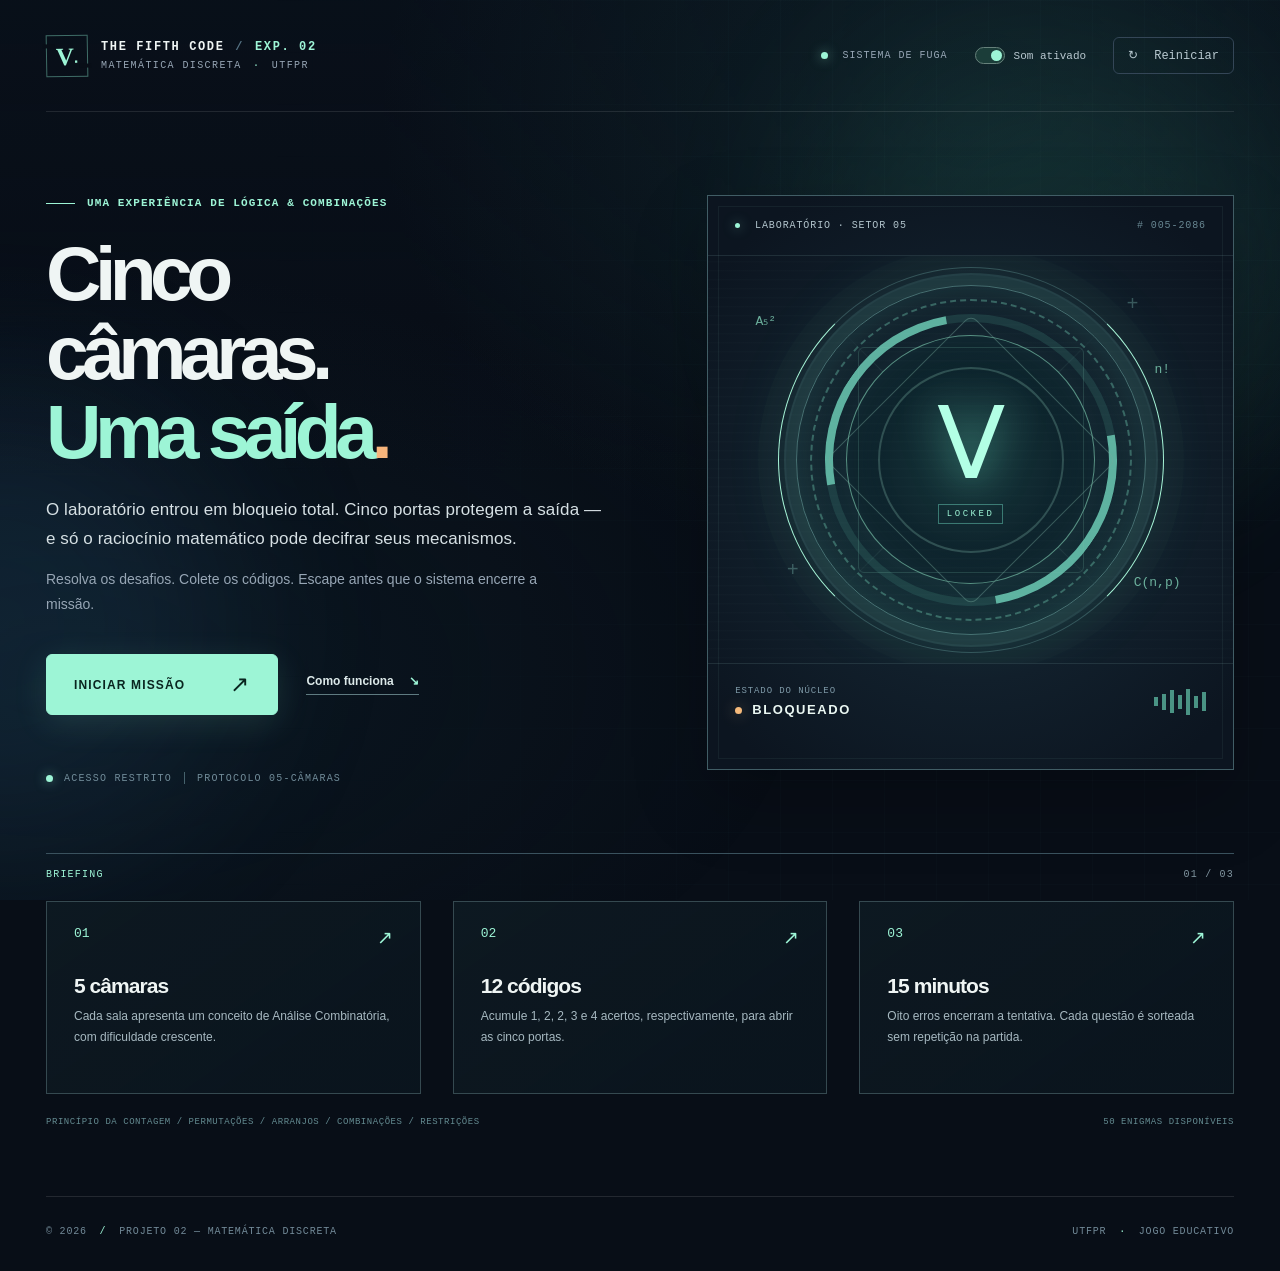
==== Projeto-2-Escape-Room/index.html @ 28a70b25 "Adiciona Projeto 2 Escape Room de Analise Combinatoria" ====
<!doctype html>
<html lang="pt-BR">
<head>
  <meta charset="utf-8">
  <meta name="viewport" content="width=device-width,initial-scale=1">
  <meta name="theme-color" content="#080e17">
  <meta name="description" content="O Código das Cinco Câmaras: um Escape Room de Análise Combinatória com 50 enigmas matemáticos.">
  <title>O Código das Cinco Câmaras — Escape Room · UTFPR</title>
  <link rel="stylesheet" href="style.css">
</head>
<body>
  <div class="atmosphere" aria-hidden="true"><div class="halo halo-a"></div><div class="halo halo-b"></div></div>
  <div class="shell">
    <header class="site-header">
      <div class="identity" aria-label="Projeto de Matemática Discreta UTFPR">
        <div class="identity-mark" aria-hidden="true"><span>V</span><span>·</span></div>
        <div class="identity-copy"><strong>THE FIFTH CODE <span class="brand-sep">/</span> <em>EXP. 02</em></strong><small>MATEMÁTICA DISCRETA <span class="dot-sep">·</span> UTFPR</small></div>
      </div>
      <div class="header-actions">
        <span class="top-status"><span class="status-light"></span> SISTEMA DE FUGA</span>
        <label class="audio-toggle" for="sound"><input id="sound" type="checkbox" checked><span class="switch" aria-hidden="true"></span><span>Som <span class="sound-label">ativado</span></span></label>
        <button id="quit" class="button button-quiet" type="button" aria-label="Reiniciar partida">↻ <span>Reiniciar</span></button>
      </div>
    </header>

    <main id="main">
      <section id="welcome" class="intro" aria-labelledby="intro-title">
        <div class="hero-grid">
          <div class="hero-copy">
            <div class="eyebrow"><span class="eyebrow-line"></span> UMA EXPERIÊNCIA DE LÓGICA & COMBINAÇÕES</div>
            <h1 id="intro-title">Cinco<br>câmaras.<br><span class="headline-accent">Uma saída<span class="period">.</span></span></h1>
            <p class="lead">O laboratório entrou em bloqueio total. Cinco portas protegem a saída — e só o raciocínio matemático pode decifrar seus mecanismos.</p>
            <p class="hero-detail">Resolva os desafios. Colete os códigos. Escape antes que o sistema encerre a missão.</p>
            <div class="hero-actions"><button id="start" class="button button-primary button-large" type="button">INICIAR MISSÃO <span aria-hidden="true">↗</span></button><a href="#instrucoes" class="text-link">Como funciona <span aria-hidden="true">↘</span></a></div>
            <div class="hero-foot"><span class="pulse-pin"></span> ACESSO RESTRITO <span class="hero-foot-divider"></span> PROTOCOLO 05-CÂMARAS</div>
          </div>
          <div class="hero-panel" aria-label="Ilustração de um portal tecnológico bloqueado">
            <div class="panel-meta"><span><i class="panel-indicator"></i> LABORATÓRIO · SETOR 05</span><span class="serial"># 005-2086</span></div>
            <div class="portal-stage" aria-hidden="true">
              <div class="stage-scan"></div><span class="wall-line wall-line-a"></span><span class="wall-line wall-line-b"></span>
              <div class="portal-outer"><div class="portal-segments"></div><div class="portal-mid"><div class="portal-inner"><div class="portal-core"><span class="portal-symbol">Ⅴ</span><span class="portal-lock">LOCKED</span></div></div></div></div>
              <div class="stage-coordinate pos-one">A₅²</div><div class="stage-coordinate pos-two">n!</div><div class="stage-coordinate pos-three">C(n,p)</div>
              <div class="stage-crosshair cross-one">+</div><div class="stage-crosshair cross-two">+</div>
            </div>
            <div class="portal-footer"><div><span class="panel-caption">ESTADO DO NÚCLEO</span><strong><span class="lock-dot"></span> BLOQUEADO</strong></div><div class="signal-bars" aria-hidden="true"><i></i><i></i><i></i><i></i><i></i><i></i><i></i></div></div>
          </div>
        </div>
        <div id="instrucoes" class="briefing" aria-label="Instruções da missão">
          <div class="section-label"><span>BRIEFING</span><span>01 / 03</span></div>
          <div class="briefing-grid">
            <div class="brief-item"><div class="brief-num">01 <span class="brief-arrow">↗</span></div><h3>5 câmaras</h3><p>Cada sala apresenta um conceito de Análise Combinatória, com dificuldade crescente.</p></div>
            <div class="brief-item"><div class="brief-num">02 <span class="brief-arrow">↗</span></div><h3>12 códigos</h3><p>Acumule 1, 2, 2, 3 e 4 acertos, respectivamente, para abrir as cinco portas.</p></div>
            <div class="brief-item"><div class="brief-num">03 <span class="brief-arrow">↗</span></div><h3>15 minutos</h3><p>Oito erros encerram a tentativa. Cada questão é sorteada sem repetição na partida.</p></div>
          </div>
          <div class="brief-bottom"><span>PRINCÍPIO DA CONTAGEM / PERMUTAÇÕES / ARRANJOS / COMBINAÇÕES / RESTRIÇÕES</span><span>50 ENIGMAS DISPONÍVEIS</span></div>
        </div>
      </section>

      <section id="game" class="game" aria-label="Partida em andamento" hidden>
        <div class="game-section-label"><div><span class="live-dot"></span> OPERAÇÃO EM ANDAMENTO <span class="mono-divider">//</span> RESOLVA O MECANISMO</div><span class="game-session">PROTOCOLO #05 / 2026</span></div>
        <div class="topbar">
          <div class="stat"><div class="stat-head"><span>SETOR ATUAL</span><span class="stat-icon">◈</span></div><strong id="phase">1 / 5</strong><small>câmara desbloqueada</small></div>
          <div class="stat"><div class="stat-head"><span>CÓDIGOS OBTIDOS</span><span class="stat-icon">⌗</span></div><strong id="hits">0 / 12</strong><small>acertos totais</small></div>
          <div class="stat"><div class="stat-head"><span>FALHAS DO SISTEMA</span><span class="stat-icon danger-icon">!</span></div><strong id="mistakes">0 / 8</strong><small>limite de tentativas</small></div>
          <div class="stat stat-time"><div class="stat-head"><span>TEMPO RESTANTE</span><span class="stat-icon">◷</span></div><strong id="time" role="timer" aria-live="off">15:00</strong><div class="timer-track" aria-hidden="true"><span id="time-fill"></span></div></div>
        </div>
        <div class="path-heading"><span>MAPA DAS CÂMARAS</span><small>PROGRESSÃO DA MISSÃO</small></div>
        <div id="room-list" class="rooms" aria-label="Progresso pelas cinco salas"></div>
        <div class="board">
          <article class="scene" aria-labelledby="room-name">
            <div class="scene-visual" aria-hidden="true">
              <div class="scene-topline"><span>FECHADURA BIOMÉTRICA</span><span>PORTA <b id="door-no">01</b> / 05</span></div>
              <div class="scene-door"><div class="scene-ring scene-ring-a"></div><div class="scene-ring scene-ring-b"></div><div class="scene-ring scene-ring-c"></div><div class="scene-center"><span id="room-symbol" class="glyph">⌘</span><span class="glyph-caption">PROTOCOL</span></div></div>
              <div class="scene-bottomline"><span>/// REQUER AUTORIZAÇÃO</span><span>04:∑</span></div>
            </div>
            <div class="scene-body"><div class="scene-heading"><span id="room-topic" class="chip">CONTAGEM</span><span id="room-tag" class="room-tag">NÍVEL 01</span></div><h2 id="room-name">A Câmara de Entrada</h2><p id="room-story">Acesso ao primeiro mecanismo.</p>
              <div class="access-label"><span>DESBLOQUEIO DA CÂMARA</span><span id="phase-detail">0 de 1 acerto</span></div>
              <div class="progress" role="progressbar" aria-label="Progresso da fase" aria-valuemin="0" aria-valuemax="100" aria-valuenow="0"><div id="phase-progress"></div></div>
            </div>
          </article>
          <article class="challenge" aria-labelledby="challenge-heading">
            <div class="challenge-head"><span class="question-index" id="question-id">DESAFIO F1-01</span><span class="challenge-pin"><i></i> TERMINAL ATIVO</span></div>
            <div class="challenge-rule"></div>
            <div class="challenge-content"><div class="challenge-overline">[ ENIGMA MATEMÁTICO ]</div><h2 id="challenge-heading">Decifre o mecanismo<span class="heading-asterisk">✳</span></h2><p id="question" class="question"></p></div>
            <div class="answer-box"><label for="answer" class="input-label">DIGITE O CÓDIGO NUMÉRICO</label><div class="answer-row"><span class="input-prompt" aria-hidden="true">›</span><input id="answer" type="text" inputmode="numeric" maxlength="15" autocomplete="off" placeholder="Sua resposta" aria-label="Digite sua resposta numérica"><button id="submit" class="button button-primary" type="button">VALIDAR <span aria-hidden="true">→</span></button></div><div class="answer-hint"><span>Somente números inteiros não negativos</span><span>↵ ENTER PARA CONFIRMAR</span></div></div>
            <div id="feedback" class="message" role="status" aria-live="polite" hidden></div>
            <div class="action-footer"><button id="next" class="button button-next" type="button" hidden>Novo desafio <span aria-hidden="true">→</span></button></div>
            <div class="challenge-foot"><span class="foot-accent">i</span> Acertos acumulados são preservados após uma resposta incorreta.</div>
          </article>
        </div>
      </section>

      <section id="finish" class="ending" aria-labelledby="finish-title" hidden>
        <div class="ending-visual"><div class="ending-rays"></div><span id="finish-symbol" class="ending-symbol">✦</span></div>
        <div class="eyebrow">// RELATÓRIO DE ENCERRAMENTO</div><h2 id="finish-title">Missão concluída!</h2><p id="finish-text"></p><div id="finish-stats" class="finish-stats"></div><button id="restart" type="button" class="button button-primary button-large">NOVA PARTIDA <span aria-hidden="true">↗</span></button>
      </section>
    </main>
    <footer class="site-footer"><span>© 2026 <span class="footer-divider">/</span> PROJETO 02 — MATEMÁTICA DISCRETA</span><span>UTFPR <span class="footer-divider">·</span> JOGO EDUCATIVO</span></footer>
  </div>
  <script id="question-bank" type="application/json">[{"id":"F1-01","fase":1,"enunciado":"Na Câmara de Entrada, há 2 opções de portais, 3 de símbolos e 4 de chaves. Quantas escolhas completas diferentes são possíveis?","resposta":24,"resolucao":"Pelo Princípio Fundamental da Contagem, multiplicamos as opções independentes: 2 × 3 × 4 = 24.","assunto":"Princípio Fundamental da Contagem"},{"id":"F1-02","fase":1,"enunciado":"Na Câmara de Entrada, há 3 opções de alavancas, 4 de cristais e 2 de selos. Quantas escolhas completas diferentes são possíveis?","resposta":24,"resolucao":"Pelo Princípio Fundamental da Contagem, multiplicamos as opções independentes: 3 × 4 × 2 = 24.","assunto":"Princípio Fundamental da Contagem"},{"id":"F1-03","fase":1,"enunciado":"Na Câmara de Entrada, há 4 opções de corredores, 3 de portas e 3 de códigos. Quantas escolhas completas diferentes são possíveis?","resposta":36,"resolucao":"Pelo Princípio Fundamental da Contagem, multiplicamos as opções independentes: 4 × 3 × 3 = 36.","assunto":"Princípio Fundamental da Contagem"},{"id":"F1-04","fase":1,"enunciado":"Na Câmara de Entrada, há 5 opções de interruptores, 2 de painéis e 4 de luzes. Quantas escolhas completas diferentes são possíveis?","resposta":40,"resolucao":"Pelo Princípio Fundamental da Contagem, multiplicamos as opções independentes: 5 × 2 × 4 = 40.","assunto":"Princípio Fundamental da Contagem"},{"id":"F1-05","fase":1,"enunciado":"Na Câmara de Entrada, há 3 opções de máscaras, 5 de luvas e 2 de cartões. Quantas escolhas completas diferentes são possíveis?","resposta":30,"resolucao":"Pelo Princípio Fundamental da Contagem, multiplicamos as opções independentes: 3 × 5 × 2 = 30.","assunto":"Princípio Fundamental da Contagem"},{"id":"F1-06","fase":1,"enunciado":"Na Câmara de Entrada, há 4 opções de cabos, 4 de conectores e 2 de sensores. Quantas escolhas completas diferentes são possíveis?","resposta":32,"resolucao":"Pelo Princípio Fundamental da Contagem, multiplicamos as opções independentes: 4 × 4 × 2 = 32.","assunto":"Princípio Fundamental da Contagem"},{"id":"F1-07","fase":1,"enunciado":"Na Câmara de Entrada, há 2 opções de salas, 5 de armários e 5 de fichas. Quantas escolhas completas diferentes são possíveis?","resposta":50,"resolucao":"Pelo Princípio Fundamental da Contagem, multiplicamos as opções independentes: 2 × 5 × 5 = 50.","assunto":"Princípio Fundamental da Contagem"},{"id":"F1-08","fase":1,"enunciado":"Na Câmara de Entrada, há 3 opções de rotas, 3 de escadas e 4 de elevadores. Quantas escolhas completas diferentes são possíveis?","resposta":36,"resolucao":"Pelo Princípio Fundamental da Contagem, multiplicamos as opções independentes: 3 × 3 × 4 = 36.","assunto":"Princípio Fundamental da Contagem"},{"id":"F1-09","fase":1,"enunciado":"Na Câmara de Entrada, há 5 opções de botões, 3 de cores e 2 de formatos. Quantas escolhas completas diferentes são possíveis?","resposta":30,"resolucao":"Pelo Princípio Fundamental da Contagem, multiplicamos as opções independentes: 5 × 3 × 2 = 30.","assunto":"Princípio Fundamental da Contagem"},{"id":"F1-10","fase":1,"enunciado":"Na Câmara de Entrada, há 4 opções de terminais, 2 de antenas e 5 de frequências. Quantas escolhas completas diferentes são possíveis?","resposta":40,"resolucao":"Pelo Princípio Fundamental da Contagem, multiplicamos as opções independentes: 4 × 2 × 5 = 40.","assunto":"Princípio Fundamental da Contagem"},{"id":"F2-01","fase":2,"enunciado":"O painel de anagramas exibe LETRA. Quantas sequências distintas podem ser formadas usando todas as letras exatamente uma vez?","resposta":120,"resolucao":"Permutação com repetição: 5! / (1) = 120. As letras iguais não produzem sequências novas.","assunto":"Permutação simples/com repetição"},{"id":"F2-02","fase":2,"enunciado":"O painel de anagramas exibe RADAR. Quantas sequências distintas podem ser formadas usando todas as letras exatamente uma vez?","resposta":30,"resolucao":"Permutação com repetição: 5! / (2! × 2!) = 30. As letras iguais não produzem sequências novas.","assunto":"Permutação simples/com repetição"},{"id":"F2-03","fase":2,"enunciado":"O painel de anagramas exibe CASA. Quantas sequências distintas podem ser formadas usando todas as letras exatamente uma vez?","resposta":12,"resolucao":"Permutação com repetição: 4! / (2!) = 12. As letras iguais não produzem sequências novas.","assunto":"Permutação simples/com repetição"},{"id":"F2-04","fase":2,"enunciado":"O painel de anagramas exibe ARARA. Quantas sequências distintas podem ser formadas usando todas as letras exatamente uma vez?","resposta":10,"resolucao":"Permutação com repetição: 5! / (3! × 2!) = 10. As letras iguais não produzem sequências novas.","assunto":"Permutação simples/com repetição"},{"id":"F2-05","fase":2,"enunciado":"O painel de anagramas exibe SALA. Quantas sequências distintas podem ser formadas usando todas as letras exatamente uma vez?","resposta":12,"resolucao":"Permutação com repetição: 4! / (2!) = 12. As letras iguais não produzem sequências novas.","assunto":"Permutação simples/com repetição"},{"id":"F2-06","fase":2,"enunciado":"O painel de anagramas exibe BANANA. Quantas sequências distintas podem ser formadas usando todas as letras exatamente uma vez?","resposta":60,"resolucao":"Permutação com repetição: 6! / (3! × 2!) = 60. As letras iguais não produzem sequências novas.","assunto":"Permutação simples/com repetição"},{"id":"F2-07","fase":2,"enunciado":"O painel de anagramas exibe MALA. Quantas sequências distintas podem ser formadas usando todas as letras exatamente uma vez?","resposta":12,"resolucao":"Permutação com repetição: 4! / (2!) = 12. As letras iguais não produzem sequências novas.","assunto":"Permutação simples/com repetição"},{"id":"F2-08","fase":2,"enunciado":"O painel de anagramas exibe TETO. Quantas sequências distintas podem ser formadas usando todas as letras exatamente uma vez?","resposta":12,"resolucao":"Permutação com repetição: 4! / (2!) = 12. As letras iguais não produzem sequências novas.","assunto":"Permutação simples/com repetição"},{"id":"F2-09","fase":2,"enunciado":"O painel de anagramas exibe OSSO. Quantas sequências distintas podem ser formadas usando todas as letras exatamente uma vez?","resposta":6,"resolucao":"Permutação com repetição: 4! / (2! × 2!) = 6. As letras iguais não produzem sequências novas.","assunto":"Permutação simples/com repetição"},{"id":"F2-10","fase":2,"enunciado":"O painel de anagramas exibe LIVRO. Quantas sequências distintas podem ser formadas usando todas as letras exatamente uma vez?","resposta":120,"resolucao":"Permutação com repetição: 5! / (1) = 120. As letras iguais não produzem sequências novas.","assunto":"Permutação simples/com repetição"},{"id":"F3-01","fase":3,"enunciado":"Na Sala dos Guardiões, existem 5 candidatos distintos. É preciso selecionar dois guardiões para cargos diferentes, sem repetir candidatos. De quantas maneiras isso pode ser feito?","resposta":20,"resolucao":"Como a ordem importa, usamos arranjo simples: A(5,2) = 5! / (5−2)! = 20.","assunto":"Arranjo simples"},{"id":"F3-02","fase":3,"enunciado":"Na Sala dos Guardiões, existem 6 candidatos distintos. É preciso definir comandante e vice-comandante, sem repetir candidatos. De quantas maneiras isso pode ser feito?","resposta":30,"resolucao":"Como a ordem importa, usamos arranjo simples: A(6,2) = 6! / (6−2)! = 30.","assunto":"Arranjo simples"},{"id":"F3-03","fase":3,"enunciado":"Na Sala dos Guardiões, existem 7 candidatos distintos. É preciso atribuir primeiro, segundo e terceiro sensores, sem repetir candidatos. De quantas maneiras isso pode ser feito?","resposta":210,"resolucao":"Como a ordem importa, usamos arranjo simples: A(7,3) = 7! / (7−3)! = 210.","assunto":"Arranjo simples"},{"id":"F3-04","fase":3,"enunciado":"Na Sala dos Guardiões, existem 5 candidatos distintos. É preciso organizar três posições de vigilância, sem repetir candidatos. De quantas maneiras isso pode ser feito?","resposta":60,"resolucao":"Como a ordem importa, usamos arranjo simples: A(5,3) = 5! / (5−3)! = 60.","assunto":"Arranjo simples"},{"id":"F3-05","fase":3,"enunciado":"Na Sala dos Guardiões, existem 8 candidatos distintos. É preciso designar operador e substituto, sem repetir candidatos. De quantas maneiras isso pode ser feito?","resposta":56,"resolucao":"Como a ordem importa, usamos arranjo simples: A(8,2) = 8! / (8−2)! = 56.","assunto":"Arranjo simples"},{"id":"F3-06","fase":3,"enunciado":"Na Sala dos Guardiões, existem 6 candidatos distintos. É preciso ocupar três assentos numerados, sem repetir candidatos. De quantas maneiras isso pode ser feito?","resposta":120,"resolucao":"Como a ordem importa, usamos arranjo simples: A(6,3) = 6! / (6−3)! = 120.","assunto":"Arranjo simples"},{"id":"F3-07","fase":3,"enunciado":"Na Sala dos Guardiões, existem 7 candidatos distintos. É preciso escolher líder e explorador, sem repetir candidatos. De quantas maneiras isso pode ser feito?","resposta":42,"resolucao":"Como a ordem importa, usamos arranjo simples: A(7,2) = 7! / (7−2)! = 42.","assunto":"Arranjo simples"},{"id":"F3-08","fase":3,"enunciado":"Na Sala dos Guardiões, existem 8 candidatos distintos. É preciso colocar três pilotos em postos distintos, sem repetir candidatos. De quantas maneiras isso pode ser feito?","resposta":336,"resolucao":"Como a ordem importa, usamos arranjo simples: A(8,3) = 8! / (8−3)! = 336.","assunto":"Arranjo simples"},{"id":"F3-09","fase":3,"enunciado":"Na Sala dos Guardiões, existem 9 candidatos distintos. É preciso definir primeiro e segundo códigos, sem repetir candidatos. De quantas maneiras isso pode ser feito?","resposta":72,"resolucao":"Como a ordem importa, usamos arranjo simples: A(9,2) = 9! / (9−2)! = 72.","assunto":"Arranjo simples"},{"id":"F3-10","fase":3,"enunciado":"Na Sala dos Guardiões, existem 6 candidatos distintos. É preciso preencher quatro posições numeradas, sem repetir candidatos. De quantas maneiras isso pode ser feito?","resposta":360,"resolucao":"Como a ordem importa, usamos arranjo simples: A(6,4) = 6! / (6−4)! = 360.","assunto":"Arranjo simples"},{"id":"F4-01","fase":4,"enunciado":"No Cofre de Seleção, há 6 fusíveis diferentes. O mecanismo exige escolher 2 deles, sem considerar a ordem. Quantos grupos podem ser formados?","resposta":15,"resolucao":"A ordem não importa: C(6,2) = 6! / (2! × (6−2)!) = 15.","assunto":"Combinação simples"},{"id":"F4-02","fase":4,"enunciado":"No Cofre de Seleção, há 7 fragmentos diferentes. O mecanismo exige escolher 3 deles, sem considerar a ordem. Quantos grupos podem ser formados?","resposta":35,"resolucao":"A ordem não importa: C(7,3) = 7! / (3! × (7−3)!) = 35.","assunto":"Combinação simples"},{"id":"F4-03","fase":4,"enunciado":"No Cofre de Seleção, há 8 cartões diferentes. O mecanismo exige escolher 2 deles, sem considerar a ordem. Quantos grupos podem ser formados?","resposta":28,"resolucao":"A ordem não importa: C(8,2) = 8! / (2! × (8−2)!) = 28.","assunto":"Combinação simples"},{"id":"F4-04","fase":4,"enunciado":"No Cofre de Seleção, há 9 cristais diferentes. O mecanismo exige escolher 3 deles, sem considerar a ordem. Quantos grupos podem ser formados?","resposta":84,"resolucao":"A ordem não importa: C(9,3) = 9! / (3! × (9−3)!) = 84.","assunto":"Combinação simples"},{"id":"F4-05","fase":4,"enunciado":"No Cofre de Seleção, há 10 engrenagens diferentes. O mecanismo exige escolher 2 deles, sem considerar a ordem. Quantos grupos podem ser formados?","resposta":45,"resolucao":"A ordem não importa: C(10,2) = 10! / (2! × (10−2)!) = 45.","assunto":"Combinação simples"},{"id":"F4-06","fase":4,"enunciado":"No Cofre de Seleção, há 8 placas diferentes. O mecanismo exige escolher 4 deles, sem considerar a ordem. Quantos grupos podem ser formados?","resposta":70,"resolucao":"A ordem não importa: C(8,4) = 8! / (4! × (8−4)!) = 70.","assunto":"Combinação simples"},{"id":"F4-07","fase":4,"enunciado":"No Cofre de Seleção, há 7 mapas diferentes. O mecanismo exige escolher 2 deles, sem considerar a ordem. Quantos grupos podem ser formados?","resposta":21,"resolucao":"A ordem não importa: C(7,2) = 7! / (2! × (7−2)!) = 21.","assunto":"Combinação simples"},{"id":"F4-08","fase":4,"enunciado":"No Cofre de Seleção, há 9 peças diferentes. O mecanismo exige escolher 4 deles, sem considerar a ordem. Quantos grupos podem ser formados?","resposta":126,"resolucao":"A ordem não importa: C(9,4) = 9! / (4! × (9−4)!) = 126.","assunto":"Combinação simples"},{"id":"F4-09","fase":4,"enunciado":"No Cofre de Seleção, há 10 amostras diferentes. O mecanismo exige escolher 3 deles, sem considerar a ordem. Quantos grupos podem ser formados?","resposta":120,"resolucao":"A ordem não importa: C(10,3) = 10! / (3! × (10−3)!) = 120.","assunto":"Combinação simples"},{"id":"F4-10","fase":4,"enunciado":"No Cofre de Seleção, há 6 chaves diferentes. O mecanismo exige escolher 3 deles, sem considerar a ordem. Quantos grupos podem ser formados?","resposta":20,"resolucao":"A ordem não importa: C(6,3) = 6! / (3! × (6−3)!) = 20.","assunto":"Combinação simples"},{"id":"F5-01","fase":5,"enunciado":"No corredor final, 5 robôs distintos ficarão em fila. Os robôs A e B devem permanecer lado a lado. Quantas filas são possíveis?","resposta":48,"resolucao":"Tratamos A e B como um bloco: há (5−1)! arranjos dos blocos e 2! ordens internas. Total: 2 × (5−1)! = 48.","assunto":"Permutação com restrição"},{"id":"F5-02","fase":5,"enunciado":"No corredor final, 6 robôs distintos ficarão em fila. Os robôs A e B devem permanecer lado a lado. Quantas filas são possíveis?","resposta":240,"resolucao":"Tratamos A e B como um bloco: há (6−1)! arranjos dos blocos e 2! ordens internas. Total: 2 × (6−1)! = 240.","assunto":"Permutação com restrição"},{"id":"F5-03","fase":5,"enunciado":"No corredor final, 7 robôs distintos ficarão em fila. Os robôs A e B devem permanecer lado a lado. Quantas filas são possíveis?","resposta":1440,"resolucao":"Tratamos A e B como um bloco: há (7−1)! arranjos dos blocos e 2! ordens internas. Total: 2 × (7−1)! = 1440.","assunto":"Permutação com restrição"},{"id":"F5-04","fase":5,"enunciado":"No corredor final, 8 robôs distintos ficarão em fila. Os robôs A e B devem permanecer lado a lado. Quantas filas são possíveis?","resposta":10080,"resolucao":"Tratamos A e B como um bloco: há (8−1)! arranjos dos blocos e 2! ordens internas. Total: 2 × (8−1)! = 10080.","assunto":"Permutação com restrição"},{"id":"F5-05","fase":5,"enunciado":"Na central de fuga, 6 técnicos distintos devem formar uma fila, mas A e B não podem ficar lado a lado. Quantas filas são permitidas?","resposta":480,"resolucao":"Todas as filas: 6!. Subtraímos as que têm A e B juntos: 2 × (6−1)!. Resultado: 480.","assunto":"Princípio da exclusão / permutação"},{"id":"F5-06","fase":5,"enunciado":"Na central de fuga, 7 técnicos distintos devem formar uma fila, mas A e B não podem ficar lado a lado. Quantas filas são permitidas?","resposta":3600,"resolucao":"Todas as filas: 7!. Subtraímos as que têm A e B juntos: 2 × (7−1)!. Resultado: 3600.","assunto":"Princípio da exclusão / permutação"},{"id":"F5-07","fase":5,"enunciado":"Na central de fuga, 8 técnicos distintos devem formar uma fila, mas A e B não podem ficar lado a lado. Quantas filas são permitidas?","resposta":30240,"resolucao":"Todas as filas: 8!. Subtraímos as que têm A e B juntos: 2 × (8−1)!. Resultado: 30240.","assunto":"Princípio da exclusão / permutação"},{"id":"F5-08","fase":5,"enunciado":"O último cadeado exige uma equipe de 3 pessoas escolhidas entre 4 pesquisadores e 3 exploradores. É obrigatório haver exatamente 1 pesquisador. Quantas equipes diferentes podem ser formadas?","resposta":12,"resolucao":"Escolhemos 1 dos 4 pesquisadores e 2 dos 3 exploradores. Pelo produto: C(4,1) × C(3,2) = 12.","assunto":"Combinação com restrição"},{"id":"F5-09","fase":5,"enunciado":"O último cadeado exige uma equipe de 3 pessoas escolhidas entre 5 pesquisadores e 4 exploradores. É obrigatório haver exatamente 1 pesquisador. Quantas equipes diferentes podem ser formadas?","resposta":30,"resolucao":"Escolhemos 1 dos 5 pesquisadores e 2 dos 4 exploradores. Pelo produto: C(5,1) × C(4,2) = 30.","assunto":"Combinação com restrição"},{"id":"F5-10","fase":5,"enunciado":"O último cadeado exige uma equipe de 4 pessoas escolhidas entre 6 pesquisadores e 3 exploradores. É obrigatório haver exatamente 1 pesquisador. Quantas equipes diferentes podem ser formadas?","resposta":6,"resolucao":"Escolhemos 1 dos 6 pesquisadores e 3 dos 3 exploradores. Pelo produto: C(6,1) × C(3,3) = 6.","assunto":"Combinação com restrição"}]</script>
  <script src="app.js" defer></script>
</body>
</html>
---- Projeto-2-Escape-Room/style.css ----
/* O CÓDIGO DAS CINCO CÂMARAS — design system v2 */
:root {
  color-scheme: dark;
  --bg:#080e17;--bg-deep:#050910;--panel:#0f1926;--panel-soft:#111e2c;
  --ink:#eff5f4;--muted:#97a6b5;--muted-soft:#728398;--line:#273b4b;
  --mint:#9df5d6;--mint-bright:#c4ffe8;--mint-dark:#173d3c;
  --amber:#f5ba7b;--danger:#f68898;--success:#9df5d6;
  --face: 'Segoe UI',Inter,Arial,sans-serif;
  --mono:'Consolas','SFMono-Regular','Courier New',monospace;
  --shadow:0 28px 70px rgba(0,0,0,.22);
}
*{box-sizing:border-box}
html{scroll-behavior:smooth}
body{min-height:100vh;margin:0;background:var(--bg);color:var(--ink);font-family:var(--face);-webkit-font-smoothing:antialiased;overflow-x:hidden}
body::before{content:"";pointer-events:none;position:fixed;inset:0;z-index:-1;background:linear-gradient(180deg,rgba(11,21,33,.28),rgba(8,14,23,0) 53%),radial-gradient(ellipse at 76% 12%,#173a3b73,transparent 43%),radial-gradient(ellipse at 5% 75%,#122d384d,transparent 43%)}
body::after{content:"";pointer-events:none;position:fixed;inset:0;z-index:-1;opacity:.20;background-image:linear-gradient(rgba(121,189,192,.12) 1px,transparent 1px),linear-gradient(90deg,rgba(121,189,192,.12) 1px,transparent 1px);background-size:52px 52px;mask-image:linear-gradient(90deg,transparent 15%,black 60%)}
.atmosphere{position:fixed;inset:0;z-index:-2;pointer-events:none;overflow:hidden}.halo{position:absolute;width:460px;height:460px;border-radius:50%;filter:blur(90px);opacity:.15}.halo-a{background:#5ef1c8;right:0;top:30px}.halo-b{background:#3e86c1;left:-230px;bottom:5%}
.shell{width:min(1392px,100%);margin:auto;padding:0 46px;position:relative}
.site-header{height:112px;display:flex;justify-content:space-between;align-items:center;gap:18px;border-bottom:1px solid #ffffff1a}
.identity{display:flex;align-items:center;gap:13px;min-width:0}.identity-mark{width:42px;height:42px;border:1px solid #86e7cb70;display:flex;align-items:center;justify-content:center;position:relative;transform:rotate(-1deg);color:var(--mint)}
.identity-mark::before,.identity-mark::after{content:"";position:absolute;background:var(--bg);width:12px;height:4px}.identity-mark::before{left:-4px;top:8px}.identity-mark::after{right:-4px;bottom:8px}.identity-mark span:first-child{font-family:Georgia,serif;font-weight:700;font-size:25px;line-height:1}.identity-mark span:last-child{font-weight:900;align-self:flex-end;margin-bottom:5px}.identity-copy{display:flex;flex-direction:column;gap:6px}.identity-copy strong{font-family:var(--mono);font-size:12px;letter-spacing:.135em;white-space:nowrap}.identity-copy em{font-style:normal;color:var(--mint)}.brand-sep{color:#557283;padding:0 2px}.identity-copy small{font-family:var(--mono);font-size:10px;color:var(--muted);letter-spacing:.14em}.dot-sep{color:var(--mint);padding:0 4px}
.header-actions{display:flex;align-items:center;gap:27px}.top-status{font-family:var(--mono);font-size:10px;letter-spacing:.1em;color:var(--muted);white-space:nowrap}.status-light,.live-dot,.pulse-pin,.panel-indicator,.lock-dot{width:7px;height:7px;display:inline-block;border-radius:50%;background:var(--mint);box-shadow:0 0 12px #96f5d889;margin-right:8px;vertical-align:middle}.audio-toggle{font-family:var(--mono);color:#b9c8d0;font-size:11px;display:flex;align-items:center;gap:9px;cursor:pointer;white-space:nowrap;user-select:none}.audio-toggle input{position:absolute;opacity:0;width:1px;height:1px}.switch{width:30px;height:17px;border-radius:100px;border:1px solid #66817b;background:#1b3d39;position:relative;transition:background .2s}.switch::before{content:"";position:absolute;width:11px;height:11px;left:15px;top:2px;border-radius:50%;background:var(--mint);transition:transform .2s,left .2s}.audio-toggle input:not(:checked)+.switch{background:#253343;border-color:#43576a}.audio-toggle input:not(:checked)+.switch::before{left:3px;background:#738ba1}.audio-toggle input:focus-visible+.switch{outline:2px solid var(--mint);outline-offset:3px}
.button{border:1px solid #466274;background:#172633;color:#f1f6f6;border-radius:6px;padding:13px 22px;min-height:46px;font:700 12px/1 var(--face);letter-spacing:.095em;cursor:pointer;display:inline-flex;justify-content:center;align-items:center;gap:16px;transition:background .2s,border-color .2s,box-shadow .2s,transform .2s;white-space:nowrap;text-decoration:none}
.button:hover:not(:disabled){transform:translateY(-2px);border-color:#78d4c1;background:#213b46}.button:active:not(:disabled){transform:translateY(0)}.button:disabled{opacity:.48;cursor:not-allowed}.button:focus-visible,a:focus-visible,input:focus-visible{outline:2px solid var(--mint);outline-offset:4px}.button-primary{background:var(--mint);border-color:var(--mint);color:#09251f;box-shadow:0 8px 34px #90f6d11e}.button-primary:hover:not(:disabled){background:var(--mint-bright);border-color:var(--mint-bright);box-shadow:0 10px 40px #90f6d13a}.button-large{min-height:58px;padding:18px 27px;gap:45px}.button-large span{font-size:23px;font-weight:300}.button-quiet{background:transparent;color:#b8c9d0;border-color:#344657;padding:10px 14px;min-height:37px;font-family:var(--mono);font-weight:500;letter-spacing:0}.button-quiet:first-letter{font-size:17px}
[hidden]{display:none!important}main{min-height:640px}
.eyebrow,.section-label,.game-section-label,.path-heading,.panel-caption,.chip,.room-tag,.scene-topline,.scene-bottomline,.access-label,.challenge-overline,.question-index,.challenge-pin,.input-label,.answer-hint,.challenge-foot,.brief-bottom,.brief-num,.hero-foot,.portal-footer{font-family:var(--mono)}
/* INTRO / HOME */
.hero-grid{display:grid;grid-template-columns:minmax(0,1.07fr) minmax(0,.93fr);gap:55px;padding:67px 0 67px;align-items:center}.hero-copy{padding:18px 0 2px;min-width:0}.eyebrow{display:flex;gap:12px;align-items:center;font-size:11px;letter-spacing:.1em;font-weight:700;color:var(--mint)}.eyebrow-line{display:inline-block;width:29px;height:1px;background:var(--mint)}
h1{font-size:clamp(55px,6vw,92px);font-weight:780;line-height:1.03;letter-spacing:-.085em;margin:25px 0 25px;max-width:790px}.headline-accent{color:var(--mint)}.period{color:#f7b57c}.lead{font-size:17px;line-height:1.7;max-width:568px;color:#d6e0e4;margin:0 0 13px;letter-spacing:.005em}.hero-detail{color:var(--muted);font-size:14px;line-height:1.8;max-width:530px;margin:0}.hero-actions{display:flex;align-items:center;gap:28px;flex-wrap:wrap;margin-top:37px}.text-link{font-size:12px;font-weight:650;text-decoration:none;color:#dce9e9;border-bottom:1px solid #5f7b81;padding-bottom:6px}.text-link:hover{color:var(--mint);border-color:var(--mint)}.text-link span{color:var(--mint);margin-left:12px}.hero-foot{display:flex;align-items:center;margin-top:57px;color:#718c99;font-size:10px;letter-spacing:.12em;gap:12px}.hero-foot-divider{height:12px;width:1px;background:#45626c}.pulse-pin{margin-right:-1px;animation:soft-pulse 2.6s ease-in-out infinite}
.hero-panel{min-height:575px;border:1px solid #415d65;background:radial-gradient(circle at 50% 52%,#173d41 0%,#111f2b 47%,#0c1520 85%);position:relative;overflow:hidden;box-shadow:var(--shadow)}.hero-panel:before{content:"";position:absolute;inset:10px;border:1px solid #b9ffe70e;pointer-events:none}.hero-panel:after{content:"";position:absolute;inset:0;background:linear-gradient(90deg,transparent 0 49.7%,#9cf2d210 50%,transparent 50.3%),linear-gradient(transparent 0 49.7%,#9cf2d210 50%,transparent 50.3%);background-size:50px 50px;opacity:.16;pointer-events:none}.panel-meta,.portal-footer{position:relative;z-index:5;display:flex;align-items:center;justify-content:space-between;padding:24px 27px;font:10px var(--mono);letter-spacing:.09em;color:#b2c4cc}.panel-meta{border-bottom:1px solid #7ba8a72b}.panel-indicator{height:5px;width:5px}.serial{color:#688792}.portal-stage{height:407px;position:relative;overflow:hidden;display:flex;align-items:center;justify-content:center;isolation:isolate}.stage-scan{position:absolute;inset:-5%;background:repeating-linear-gradient(0deg,transparent 0 7px,#baffea05 8px 9px);opacity:.65;pointer-events:none;z-index:3}.wall-line{position:absolute;left:50%;top:50%;width:70%;height:1px;background:linear-gradient(90deg,transparent,#8dbcb151,transparent)}.wall-line-a{transform:translate(-50%,-50%) rotate(45deg)}.wall-line-b{transform:translate(-50%,-50%) rotate(-45deg)}
.portal-outer{width:350px;height:350px;border-radius:50%;border:1px solid #7abbb385;box-shadow:0 0 0 10px #142a3052,0 0 0 12px #9ffff01b,0 0 0 38px #263e3f22,inset 0 0 45px #74fad326,0 0 74px #60ffd120;display:grid;place-items:center;position:relative;animation:portal-breathe 6s ease-in-out infinite}.portal-outer:before{content:"";position:absolute;inset:13px;border-radius:50%;border:2px dashed #78d6b95c;animation:spin 42s linear infinite}.portal-outer:after{content:"";position:absolute;inset:-19px;border-radius:50%;border:1px solid #72afac55;border-left-color:#a7f6d8;border-right-color:#a7f6d8;animation:spin 32s linear reverse infinite}.portal-segments{position:absolute;inset:28px;border:8px solid #51998b34;border-radius:50%;border-left-color:#77dfc4c2;border-right-color:#77dfc4c2;transform:rotate(35deg)}.portal-mid{width:249px;height:249px;border:1px solid #9af6d486;border-radius:50%;display:grid;place-items:center;background:radial-gradient(circle,#17383c,#0c1f29 65%);box-shadow:inset 0 0 50px #7cf2d715}.portal-inner{width:186px;height:186px;border:2px solid #b6ffe432;border-radius:50%;display:grid;place-items:center;position:relative}.portal-inner:before,.portal-inner:after{content:"";position:absolute;inset:-12px;border:1px solid #76a99e65;transform:rotate(45deg);border-radius:8px}.portal-inner:after{transform:rotate(0deg);inset:-22px;border-color:#7bbdab33;border-radius:6px}.portal-core{position:relative;z-index:1;display:flex;align-items:center;flex-direction:column;gap:9px}.portal-symbol{font:100px/1 Georgia,serif;color:#b2ffe5;text-shadow:0 0 40px #78f3d18a}.portal-lock{border:1px solid #5fbdab88;color:var(--mint);font:9px var(--mono);letter-spacing:.28em;padding:4px 8px}.stage-coordinate{position:absolute;color:#93eecdb3;font:13px var(--mono);z-index:5}.pos-one{left:9%;top:14%}.pos-two{right:12%;top:26%}.pos-three{right:10%;bottom:18%}.stage-crosshair{position:absolute;font:20px var(--mono);color:#79b3ad66;z-index:3}.cross-one{left:15%;bottom:20%}.cross-two{right:18%;top:9%}.portal-footer{border-top:1px solid #7ba8a72b;min-height:76px;padding:14px 27px}.portal-footer>div:first-child{display:flex;flex-direction:column;gap:6px}.panel-caption{font-size:9px;color:#7f9aa8}.portal-footer strong{font-size:13px;letter-spacing:.12em;color:#eaf7f2;font-family:var(--face)}.lock-dot{background:var(--amber);box-shadow:0 0 15px #f2c18f7a;margin-right:5px}.signal-bars{display:flex;align-items:center;gap:4px;height:28px}.signal-bars i{width:4px;height:9px;background:#79f5d18f;animation:signal 1.5s ease-in-out infinite}.signal-bars i:nth-child(2){height:16px;animation-delay:.15s}.signal-bars i:nth-child(3){height:23px;animation-delay:.3s}.signal-bars i:nth-child(4){height:14px;animation-delay:.45s}.signal-bars i:nth-child(5){height:26px;animation-delay:.6s}.signal-bars i:nth-child(6){height:12px;animation-delay:.75s}.signal-bars i:nth-child(7){height:19px;animation-delay:.9s}
/* BRIEFING */
.briefing{padding-bottom:65px;scroll-margin-top:25px}.section-label{display:flex;justify-content:space-between;border-top:1px solid #3a525e;padding-top:15px;font-size:10px;letter-spacing:.12em;color:var(--mint)}.section-label span+span{color:#8196a0}.briefing-grid{display:grid;grid-template-columns:repeat(3,1fr);gap:32px;margin:21px 0 20px}.brief-item{border:1px solid #354950;background:linear-gradient(145deg,#12222a8c,#0b1720b3);padding:24px 27px 27px;min-height:193px}.brief-num{color:var(--mint);font-size:13px;display:flex;justify-content:space-between}.brief-arrow{font-size:19px;font-weight:400}.brief-item h3{font-size:21px;margin:24px 0 8px;letter-spacing:-.045em}.brief-item p{font-size:12px;line-height:1.75;color:#a7b9c1;margin:0}.brief-bottom{display:flex;justify-content:space-between;gap:16px;font-size:9px;letter-spacing:.06em;color:#648b91;line-height:1.8}
/* GAME HUD */
.game{padding-top:38px;animation:reveal .5s ease both}.game-section-label{display:flex;align-items:center;justify-content:space-between;gap:14px;color:var(--mint);font-size:11px;letter-spacing:.09em;margin-bottom:20px}.live-dot{animation:soft-pulse 2s infinite}.mono-divider{color:#607e88;padding:0 8px}.game-session{color:#748b98;font-size:10px}.topbar{display:grid;grid-template-columns:repeat(4,minmax(0,1fr));gap:13px}.stat{background:linear-gradient(135deg,#13222d,#0e1926);border:1px solid #354c57;padding:19px 20px;min-height:128px;position:relative;overflow:hidden}.stat:before{content:"";position:absolute;right:0;top:0;width:35px;height:1px;background:var(--mint);opacity:.65}.stat-head{display:flex;justify-content:space-between;align-items:center;gap:7px;color:#9cb5bd;font:10px var(--mono);letter-spacing:.075em}.stat-icon{color:var(--mint);font-size:20px;line-height:13px}.stat-icon.danger-icon{color:var(--amber);font-weight:800}.stat strong{display:block;font:700 33px/1.2 var(--face);letter-spacing:-.06em;margin-top:14px;font-variant-numeric:tabular-nums}.stat small{font:10px var(--mono);color:#77919c;letter-spacing:.05em}.stat-time strong{color:var(--mint)}.timer-track{height:4px;border-radius:20px;background:#375363;margin-top:11px;overflow:hidden}.timer-track>span{display:block;width:100%;height:100%;background:var(--mint);transition:width .5s linear,background .3s}.stat-time.critical strong{color:var(--danger)}.stat-time.critical .timer-track>span{background:var(--danger)}
.path-heading{display:flex;justify-content:space-between;margin:29px 0 13px;gap:10px;font-size:10px;letter-spacing:.13em;color:#b7ced0}.path-heading small{font-size:10px;color:#6d8893;letter-spacing:.07em}.rooms{display:grid;grid-template-columns:repeat(5,minmax(0,1fr));gap:10px;margin-bottom:21px}.room{min-width:0;position:relative;display:flex;align-items:center;gap:12px;min-height:68px;padding:13px 14px;border:1px solid #2f4853;background:#0d1a26;color:#687f8d;transition:background .3s,border-color .3s,color .3s}.room::after{content:"";width:18px;height:1px;position:absolute;right:-14px;top:50%;background:#49656b;z-index:1}.room:last-child::after{display:none}.room b{font:700 20px/1 var(--mono);color:#637a84}.room span{display:flex;flex-direction:column;font-size:13px;line-height:1.15;font-weight:700;gap:5px;min-width:0}.room small{font:9px var(--mono);letter-spacing:.04em;color:#708996;font-weight:400}.room.active{border-color:var(--mint);background:linear-gradient(120deg,#16342f,#14282f);box-shadow:inset 0 0 0 1px #84ecc323,0 0 23px #74ffca12;color:#eefcf5}.room.active b{color:var(--mint)}.room.active::before{content:"";position:absolute;inset:0 0 auto;height:2px;background:var(--mint)}.room.done{background:#133027;border-color:#407a68;color:#b7e8d2}.room.done b{color:var(--mint)}
/* SCENE AND QUESTION */
.board{display:grid;grid-template-columns:minmax(0,.85fr) minmax(0,1.15fr);align-items:stretch;gap:20px}.scene,.challenge{border:1px solid #354d57;background:#111f2c;min-width:0;box-shadow:0 22px 54px #0002}.scene{overflow:hidden;display:flex;flex-direction:column}.scene-visual{min-height:328px;background:radial-gradient(ellipse at 50% 48%,#1c4745,#102730 47%,#0b1722 83%);position:relative;overflow:hidden;display:flex;align-items:center;justify-content:center}.scene-visual:before{content:"";position:absolute;inset:0;opacity:.3;background:linear-gradient(90deg,transparent 0 49.6%,#90ffdb42 50%,transparent 50.4%),linear-gradient(transparent 0 49.6%,#90ffdb42 50%,transparent 50.4%);background-size:37px 37px;pointer-events:none}.scene-visual:after{content:"";position:absolute;bottom:20px;left:12%;right:12%;height:1px;background:linear-gradient(90deg,transparent,#b5ffdb70,transparent)}.scene-topline,.scene-bottomline{position:absolute;left:22px;right:22px;display:flex;justify-content:space-between;font-size:9px;letter-spacing:.08em;color:#88aeb0;z-index:3}.scene-topline{top:22px}.scene-bottomline{bottom:22px}.scene-topline b{color:var(--mint)}
.scene-door{width:242px;height:242px;border:1px solid #71e0c077;border-radius:50%;position:relative;display:flex;align-items:center;justify-content:center;box-shadow:0 0 0 11px #8bf9d008,0 0 0 26px #94efd008,0 0 45px #55f4c424,inset 0 0 22px #99ffdb11;isolation:isolate}.scene-door:before{content:"";position:absolute;inset:-19px;border:1px dashed #8af8d05e;border-radius:50%;animation:spin 30s linear infinite}.scene-door:after{content:"";position:absolute;inset:-38px;border:1px solid #78cfb530;border-left-color:#b2ffd6a0;border-right-color:#b2ffd6a0;border-radius:50%;animation:spin 27s linear reverse infinite}.scene-ring{position:absolute;border-radius:50%;inset:14px;border:7px solid #2e70655e;border-left-color:#8dffce99;border-right-color:#8dffce99;transform:rotate(-30deg)}.scene-ring-b{inset:34px;border:1px dashed #7fbaa8}.scene-ring-c{inset:48px;border:1px solid #89cdb04d;background:#061a224f}.scene-center{z-index:1;display:flex;align-items:center;flex-direction:column;gap:10px}.glyph{font:76px/1 Georgia,serif;color:#b9ffe4;filter:drop-shadow(0 0 20px #7bffcf90)}.glyph-caption{font:9px var(--mono);letter-spacing:.23em;color:#9fd6c1}
.scene-body{padding:29px 29px 32px;flex:1;display:flex;flex-direction:column}.scene-heading{display:flex;align-items:center;justify-content:space-between;gap:9px;flex-wrap:wrap}.chip{display:inline-flex;align-items:center;border:1px solid #5a9d8880;padding:7px 10px;color:var(--mint);font-size:9px;letter-spacing:.085em;text-transform:uppercase}.room-tag{color:#668c97;font-size:10px;letter-spacing:.08em}.scene h2{font-size:clamp(26px,2.9vw,36px);line-height:1.16;letter-spacing:-.06em;margin:21px 0 13px;max-width:360px}.scene p{color:#a6b8c1;font-size:13px;line-height:1.8;margin:0 0 31px;max-width:450px}.access-label{display:flex;justify-content:space-between;gap:10px;font-size:10px;letter-spacing:.04em;color:#aec1c6;margin-top:auto}.access-label span:last-child{color:var(--mint)}.progress{height:7px;border:1px solid #3c5b5e;background:#102b32;margin-top:13px;overflow:hidden}.progress>div{height:100%;width:0;background:linear-gradient(90deg,#52bcaa,var(--mint));box-shadow:0 0 17px #8fffe67a;transition:width .4s}.scene .progress[aria-valuenow="100"]>div{background:var(--mint)}
.challenge{display:flex;flex-direction:column;padding:32px 36px 27px;position:relative;overflow:hidden;background:linear-gradient(150deg,#142431,#0e1926 70%)}.challenge:before{content:"";width:220px;height:220px;background:radial-gradient(circle,#55dfb80b,transparent 74%);position:absolute;top:-70px;right:-45px;pointer-events:none}.challenge-head{display:flex;align-items:center;justify-content:space-between;gap:10px;flex-wrap:wrap}.question-index{font-size:11px;letter-spacing:.095em;color:var(--mint)}.challenge-pin{font-size:9px;color:#879da8;letter-spacing:.06em;white-space:nowrap}.challenge-pin i{display:inline-block;width:6px;height:6px;background:var(--mint);border-radius:50%;margin-right:6px;box-shadow:0 0 10px var(--mint)}.challenge-rule{border-top:1px solid #415765;margin-top:22px}.challenge-content{padding:27px 0 28px;flex:1}.challenge-overline{font-size:10px;letter-spacing:.12em;color:#7b9aa4}.challenge h2{font-size:clamp(28px,3vw,41px);line-height:1.16;margin:15px 0 24px;letter-spacing:-.055em;max-width:420px}.heading-asterisk{display:inline;color:var(--amber);font-size:23px;margin-left:9px;vertical-align:top}.question{font-size:17px;line-height:1.75;color:#d4e0e3;max-width:630px;letter-spacing:.005em;min-height:95px;margin:0}.answer-box{background:#0a1621;border:1px solid #344953;padding:20px;margin-top:auto}.input-label{display:block;font-size:10px;font-weight:650;letter-spacing:.105em;color:#a0d1cb;margin-bottom:11px}.answer-row{display:flex;gap:11px;align-items:stretch}.input-prompt{display:flex;align-items:center;justify-content:center;color:var(--mint);font-size:28px;line-height:1;width:18px}.answer-row input{flex:1;min-width:0;background:transparent;border:0;border-bottom:1px solid #38515c;border-radius:0;color:#fff;padding:8px 2px 9px;font:600 19px var(--mono);outline:none!important}.answer-row input::placeholder{color:#657c88;font-size:14px;font-weight:400}.answer-row input:focus{border-color:var(--mint)}.answer-row .button{font-size:11px;padding:13px 15px;min-width:114px}.answer-row .button span{font-size:19px;font-weight:400}.answer-hint{display:flex;justify-content:space-between;gap:13px;flex-wrap:wrap;color:#627f8d;font-size:9px;margin:13px 0 0;letter-spacing:0}
.message{margin-top:18px;padding:16px 18px;background:#193142;border:1px solid #4c7381;color:#dce9ee;font-size:13px;line-height:1.7;border-left:3px solid #74c9db;animation:reveal .25s ease}.message strong{display:block;font-size:15px;margin-bottom:5px}.message.success{background:#10372f;border-color:#357d64;border-left-color:var(--mint)}.message.success strong{color:var(--mint)}.message.error{background:#3a1c2b;border-color:#925567;border-left-color:var(--danger)}.message.error strong{color:#ffa5b0}.action-footer{display:flex;justify-content:flex-end}.button-next{width:100%;margin-top:14px;background:#1b3540;border-color:#66a69a;justify-content:space-between;color:var(--mint)}.button-next span{font-size:20px}.challenge-foot{display:flex;align-items:flex-start;gap:10px;border-top:1px solid #344a55;margin-top:22px;padding-top:20px;font-size:10px;line-height:1.65;color:#849da8;letter-spacing:0}.foot-accent{font:800 12px var(--mono);border:1px solid #536973;color:#a2bdc6;display:inline-flex;align-items:center;justify-content:center;border-radius:50%;min-width:17px;height:17px}
/* END SCREEN */
.ending{border:1px solid #46665e;background:radial-gradient(circle at 50% 0%,#1e4941,#11232d 38%,#0c1722 80%);margin:65px auto;max-width:730px;text-align:center;padding:45px 50px 57px;box-shadow:var(--shadow);animation:reveal .5s ease}.ending-visual{height:173px;display:grid;place-items:center;position:relative;margin:0 auto 30px;max-width:300px}.ending-rays{position:absolute;width:145px;height:145px;border:1px dashed #a9ffe58d;border-radius:50%;box-shadow:0 0 0 20px #8cffdd0b,0 0 0 39px #8cffdd06;animation:spin 36s linear infinite}.ending-rays:before{content:"";position:absolute;inset:17px;border:1px solid #a9ffe567;border-radius:50%}.ending-symbol{font-size:75px;color:var(--mint);filter:drop-shadow(0 0 17px #8dffce)}.ending .eyebrow{justify-content:center}.ending h2{font-size:clamp(39px,5vw,59px);letter-spacing:-.065em;margin:19px 0 14px}.ending p{font-size:16px;color:#acc4c5;line-height:1.7;max-width:475px;margin:0 auto}.finish-stats{border-top:1px solid #456e68;border-bottom:1px solid #456e68;padding:20px 0;margin:31px auto;font:12px/1.8 var(--mono);color:var(--mint)}.ending .button{margin-top:4px}
.site-footer{display:flex;justify-content:space-between;gap:20px;border-top:1px solid #ffffff1c;color:#728a98;font:10px var(--mono);letter-spacing:.08em;padding:29px 0 34px}.footer-divider{color:var(--mint);padding:0 6px}
/* THEME CHANGES BETWEEN ROOMS */
body[data-phase="2"]{--mint:#98d9ff;--mint-bright:#c0e9ff;--mint-dark:#19334a}
body[data-phase="3"]{--mint:#d9c0ff;--mint-bright:#ebdaff;--mint-dark:#302744}
body[data-phase="4"]{--mint:#ffd399;--mint-bright:#ffe7bf;--mint-dark:#3b2d22}
body[data-phase="5"]{--mint:#ff9fab;--mint-bright:#ffc7d0;--mint-dark:#42252f}
body[data-phase="2"] .scene-visual{background:radial-gradient(ellipse at 50% 48%,#213c57,#152637 48%,#0b1722 83%)}
body[data-phase="3"] .scene-visual{background:radial-gradient(ellipse at 50% 48%,#342d54,#211e37 48%,#0b1722 83%)}
body[data-phase="4"] .scene-visual{background:radial-gradient(ellipse at 50% 48%,#4b3925,#2f271e 48%,#0b1722 83%)}
body[data-phase="5"] .scene-visual{background:radial-gradient(ellipse at 50% 48%,#512b39,#321e2c 48%,#0b1722 83%)}
@keyframes spin{to{transform:rotate(360deg)}}@keyframes portal-breathe{0%,100%{filter:brightness(1)}50%{filter:brightness(1.18)}}@keyframes signal{0%,100%{opacity:.5;transform:scaleY(.75)}50%{opacity:1;transform:scaleY(1.08)}}@keyframes soft-pulse{0%,100%{opacity:1}50%{opacity:.35}}@keyframes reveal{from{opacity:0;transform:translateY(12px)}to{opacity:1;transform:translateY(0)}}
@media(max-width:1100px){.shell{padding:0 28px}.hero-grid{gap:25px}.hero-panel{min-height:520px}.portal-stage{height:353px}.portal-outer{transform:scale(.87)}h1{font-size:clamp(51px,6vw,70px)}.header-actions{gap:15px}.top-status{display:none}.board{grid-template-columns:minmax(0,.8fr) minmax(0,1.2fr)}.room{gap:7px;padding:13px 10px}.room span{font-size:11px}.challenge{padding:28px 25px}.scene-body{padding:25px}}
@media(max-width:820px){.site-header{height:auto;min-height:94px}.hero-grid{grid-template-columns:1fr;gap:30px;padding:48px 0 54px}.hero-copy{padding:0}.hero-panel{min-height:480px;max-width:620px;width:100%;justify-self:center}.portal-stage{height:313px}.hero-foot{margin-top:35px}.briefing-grid{gap:12px}.brief-item{padding:19px;min-height:200px}.board{grid-template-columns:1fr}.scene{display:grid;grid-template-columns:minmax(0,.85fr) minmax(0,1.15fr)}.scene-visual{min-height:280px}.scene-body{padding:25px}.scene-door{transform:scale(.76)}.scene h2{font-size:28px}.scene p{margin-bottom:24px}.topbar{grid-template-columns:repeat(2,1fr)}.room::after{display:none}}
@media(max-width:600px){.shell{padding:0 17px}.site-header{gap:12px;min-height:84px}.identity-mark{width:35px;height:35px}.identity-copy strong{font-size:10px;letter-spacing:.04em}.identity-copy small{font-size:8px;letter-spacing:.06em}.header-actions{gap:10px}.sound-label{display:none}.audio-toggle{font-size:10px;gap:6px}.button-quiet{padding:9px 10px}.button-quiet span{display:none}.hero-grid{padding:40px 0 38px}.eyebrow{font-size:9px;gap:7px}.eyebrow-line{width:17px}h1{font-size:clamp(51px,12.5vw,76px);margin:23px 0;letter-spacing:-.08em}.lead{font-size:15px}.hero-detail{font-size:13px}.hero-actions{gap:23px;margin-top:25px}.button-large{min-height:53px;padding:15px 19px;gap:24px}.hero-foot{font-size:8px;gap:8px;flex-wrap:wrap}.hero-panel{min-height:397px}.panel-meta{padding:18px;font-size:8px}.portal-stage{height:265px}.portal-outer{transform:scale(.65)}.stage-coordinate{font-size:10px}.portal-footer{min-height:70px;padding:13px 18px}.briefing{padding-bottom:35px}.briefing-grid{grid-template-columns:1fr;gap:11px}.brief-item{min-height:0;padding:19px 22px}.brief-item h3{margin:9px 0 6px;font-size:19px}.brief-item p{font-size:12px}.brief-bottom{flex-direction:column;font-size:8px;gap:3px}.game{padding-top:25px}.game-section-label{font-size:9px}.game-session{display:none}.stat{min-height:106px;padding:15px}.stat-head{font-size:9px}.stat strong{font-size:27px;margin-top:11px}.stat small{font-size:9px}.topbar{gap:8px}.path-heading{font-size:9px;margin-top:24px}.rooms{gap:5px}.room{min-height:58px;flex-direction:column;align-items:center;justify-content:center;padding:7px 3px;gap:5px}.room b{font-size:16px}.room span{text-align:center;font-size:9px;gap:3px}.room small{font-size:7px}.scene{display:block}.scene-visual{min-height:240px}.scene-door{transform:scale(.69)}.scene-topline,.scene-bottomline{font-size:8px;left:16px;right:16px}.scene-body{padding:22px}.scene h2{font-size:28px}.challenge{padding:24px 19px 21px}.challenge-head{gap:6px}.question-index{font-size:10px}.challenge-pin{font-size:8px}.challenge-content{padding:24px 0}.challenge h2{font-size:30px}.question{font-size:15px;min-height:70px}.answer-box{padding:14px}.answer-row{gap:7px}.answer-row input{font-size:17px}.answer-row .button{min-width:95px;padding:11px 10px;font-size:9px}.answer-hint{font-size:8px}.challenge-foot{margin-top:20px}.ending{margin:34px auto;padding:28px 19px 38px}.ending h2{font-size:38px}.site-footer{flex-direction:column;gap:7px;padding:20px 0;font-size:8px}}
@media(max-width:360px){.identity-copy strong{font-size:9px}.identity-copy small{font-size:7px}.room span{font-size:8px}.challenge-pin{display:none}}
@media(prefers-reduced-motion:reduce){*,*:before,*:after{animation:none!important;transition:none!important;scroll-behavior:auto!important}}
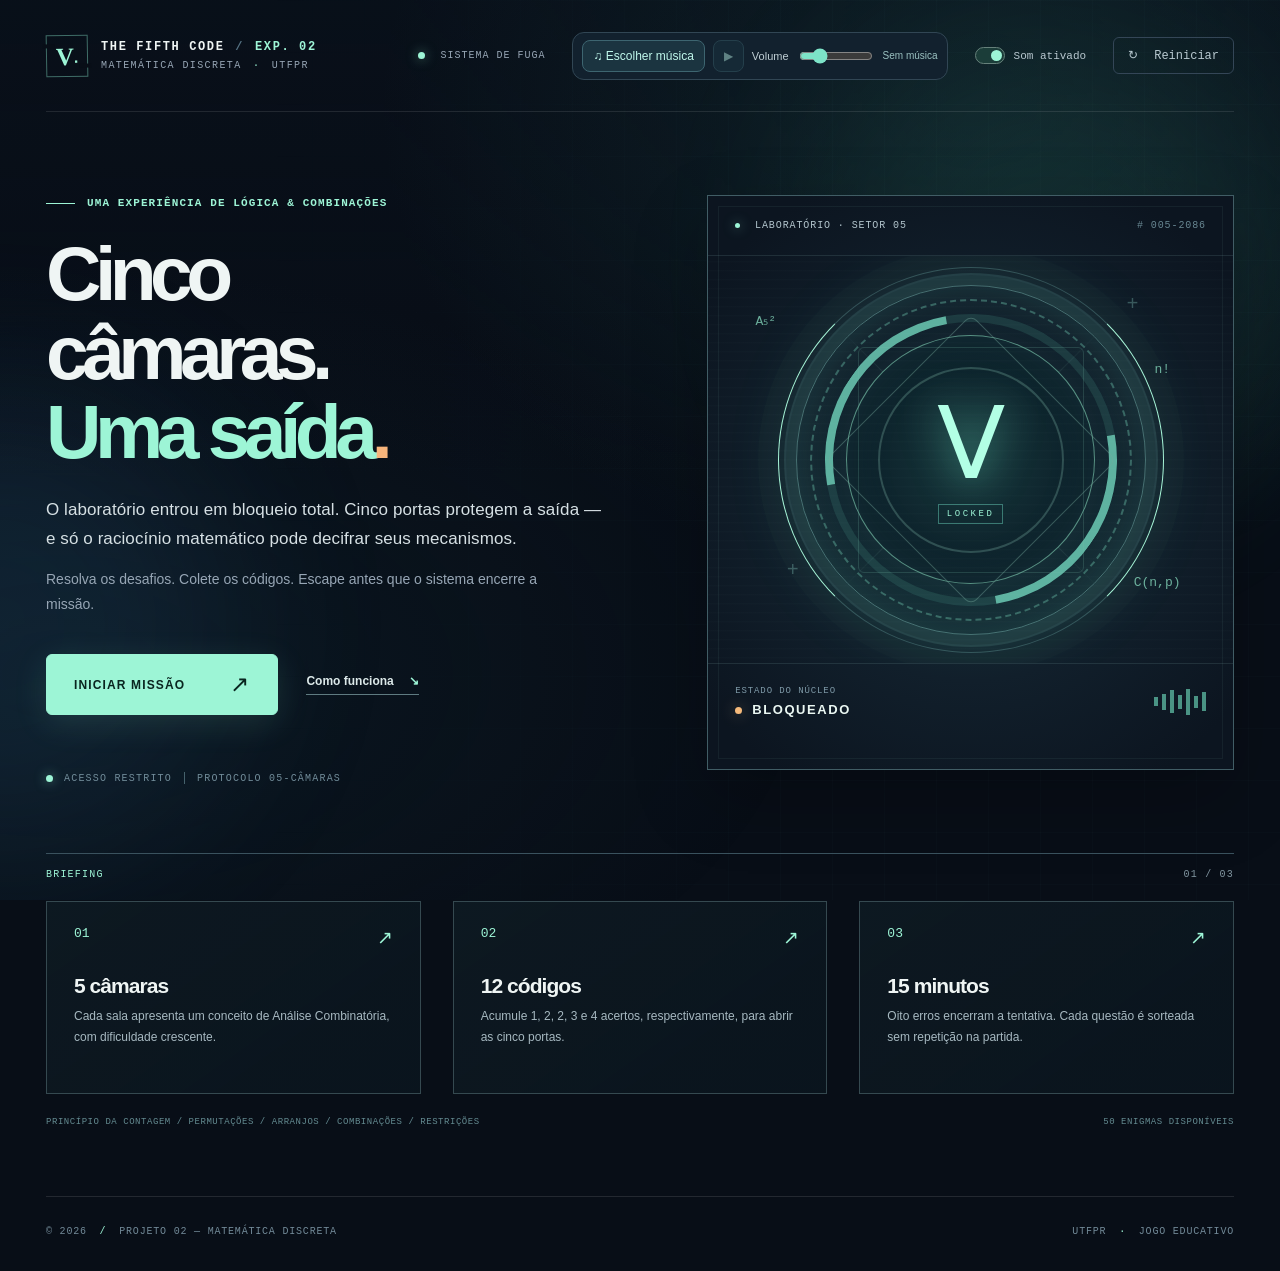
==== commit 00d548bb: "Adiciona controles de trilha sonora local e volume ao Escape Room" ====
--- a/Projeto-2-Escape-Room/index.html
+++ b/Projeto-2-Escape-Room/index.html
@@ -18,6 +18,14 @@
       </div>
       <div class="header-actions">
         <span class="top-status"><span class="status-light"></span> SISTEMA DE FUGA</span>
+        <div class="music-controls" role="group" aria-label="Trilha sonora da missão">
+          <label for="music-file" class="music-file-label" title="Escolher música em arquivo autorizado">♫ Escolher música</label>
+          <input id="music-file" type="file" accept="audio/*,.mp3,.ogg,.wav,.m4a" aria-label="Escolha um arquivo de áudio autorizado">
+          <button id="music-play" class="music-action" type="button" disabled aria-label="Reproduzir ou pausar música">▶</button>
+          <label class="music-volume-label" for="music-volume">Volume</label>
+          <input id="music-volume" type="range" min="0" max="100" value="24" aria-label="Volume da música">
+          <span id="music-status" role="status" aria-live="polite">Sem música</span>
+        </div>
         <label class="audio-toggle" for="sound"><input id="sound" type="checkbox" checked><span class="switch" aria-hidden="true"></span><span>Som <span class="sound-label">ativado</span></span></label>
         <button id="quit" class="button button-quiet" type="button" aria-label="Reiniciar partida">↻ <span>Reiniciar</span></button>
       </div>
--- a/Projeto-2-Escape-Room/style.css
+++ b/Projeto-2-Escape-Room/style.css
@@ -58,3 +58,16 @@
 @media(max-width:600px){.shell{padding:0 17px}.site-header{gap:12px;min-height:84px}.identity-mark{width:35px;height:35px}.identity-copy strong{font-size:10px;letter-spacing:.04em}.identity-copy small{font-size:8px;letter-spacing:.06em}.header-actions{gap:10px}.sound-label{display:none}.audio-toggle{font-size:10px;gap:6px}.button-quiet{padding:9px 10px}.button-quiet span{display:none}.hero-grid{padding:40px 0 38px}.eyebrow{font-size:9px;gap:7px}.eyebrow-line{width:17px}h1{font-size:clamp(51px,12.5vw,76px);margin:23px 0;letter-spacing:-.08em}.lead{font-size:15px}.hero-detail{font-size:13px}.hero-actions{gap:23px;margin-top:25px}.button-large{min-height:53px;padding:15px 19px;gap:24px}.hero-foot{font-size:8px;gap:8px;flex-wrap:wrap}.hero-panel{min-height:397px}.panel-meta{padding:18px;font-size:8px}.portal-stage{height:265px}.portal-outer{transform:scale(.65)}.stage-coordinate{font-size:10px}.portal-footer{min-height:70px;padding:13px 18px}.briefing{padding-bottom:35px}.briefing-grid{grid-template-columns:1fr;gap:11px}.brief-item{min-height:0;padding:19px 22px}.brief-item h3{margin:9px 0 6px;font-size:19px}.brief-item p{font-size:12px}.brief-bottom{flex-direction:column;font-size:8px;gap:3px}.game{padding-top:25px}.game-section-label{font-size:9px}.game-session{display:none}.stat{min-height:106px;padding:15px}.stat-head{font-size:9px}.stat strong{font-size:27px;margin-top:11px}.stat small{font-size:9px}.topbar{gap:8px}.path-heading{font-size:9px;margin-top:24px}.rooms{gap:5px}.room{min-height:58px;flex-direction:column;align-items:center;justify-content:center;padding:7px 3px;gap:5px}.room b{font-size:16px}.room span{text-align:center;font-size:9px;gap:3px}.room small{font-size:7px}.scene{display:block}.scene-visual{min-height:240px}.scene-door{transform:scale(.69)}.scene-topline,.scene-bottomline{font-size:8px;left:16px;right:16px}.scene-body{padding:22px}.scene h2{font-size:28px}.challenge{padding:24px 19px 21px}.challenge-head{gap:6px}.question-index{font-size:10px}.challenge-pin{font-size:8px}.challenge-content{padding:24px 0}.challenge h2{font-size:30px}.question{font-size:15px;min-height:70px}.answer-box{padding:14px}.answer-row{gap:7px}.answer-row input{font-size:17px}.answer-row .button{min-width:95px;padding:11px 10px;font-size:9px}.answer-hint{font-size:8px}.challenge-foot{margin-top:20px}.ending{margin:34px auto;padding:28px 19px 38px}.ending h2{font-size:38px}.site-footer{flex-direction:column;gap:7px;padding:20px 0;font-size:8px}}
 @media(max-width:360px){.identity-copy strong{font-size:9px}.identity-copy small{font-size:7px}.room span{font-size:8px}.challenge-pin{display:none}}
 @media(prefers-reduced-motion:reduce){*,*:before,*:after{animation:none!important;transition:none!important;scroll-behavior:auto!important}}
+
+
+/* Controles independentes para música de fundo selecionada pelo jogador */
+.music-controls{display:flex;align-items:center;flex-wrap:wrap;gap:8px;border:1px solid #314654;background:#12212e;border-radius:12px;padding:7px 9px;max-width:100%}
+.music-file-label,.music-action{border:1px solid #3d6570;background:#1b3440;color:#bff8eb;border-radius:8px;padding:8px 10px;cursor:pointer;font-family:inherit;font-size:12px;white-space:nowrap}
+.music-file-label:hover,.music-action:hover:not(:disabled){background:#29505b}
+#music-file{position:absolute;width:1px;height:1px;opacity:0;overflow:hidden}
+#music-file:focus-visible+.music-action,.music-file-label:focus-within{outline:2px solid #a4eada;outline-offset:2px}
+.music-action:disabled{opacity:.45;cursor:not-allowed}
+.music-volume-label{font-size:11px;color:#c0cfd5}
+#music-volume{width:74px;accent-color:#7de4c8}
+#music-status{font-size:10px;color:#9bc2c1;max-width:120px;white-space:nowrap;overflow:hidden;text-overflow:ellipsis}
+@media(max-width:760px){.header-actions{flex-wrap:wrap;justify-content:flex-end;gap:8px}.music-controls{order:3;width:100%;justify-content:flex-end}.music-file-label{padding:7px}#music-status{max-width:105px}}
